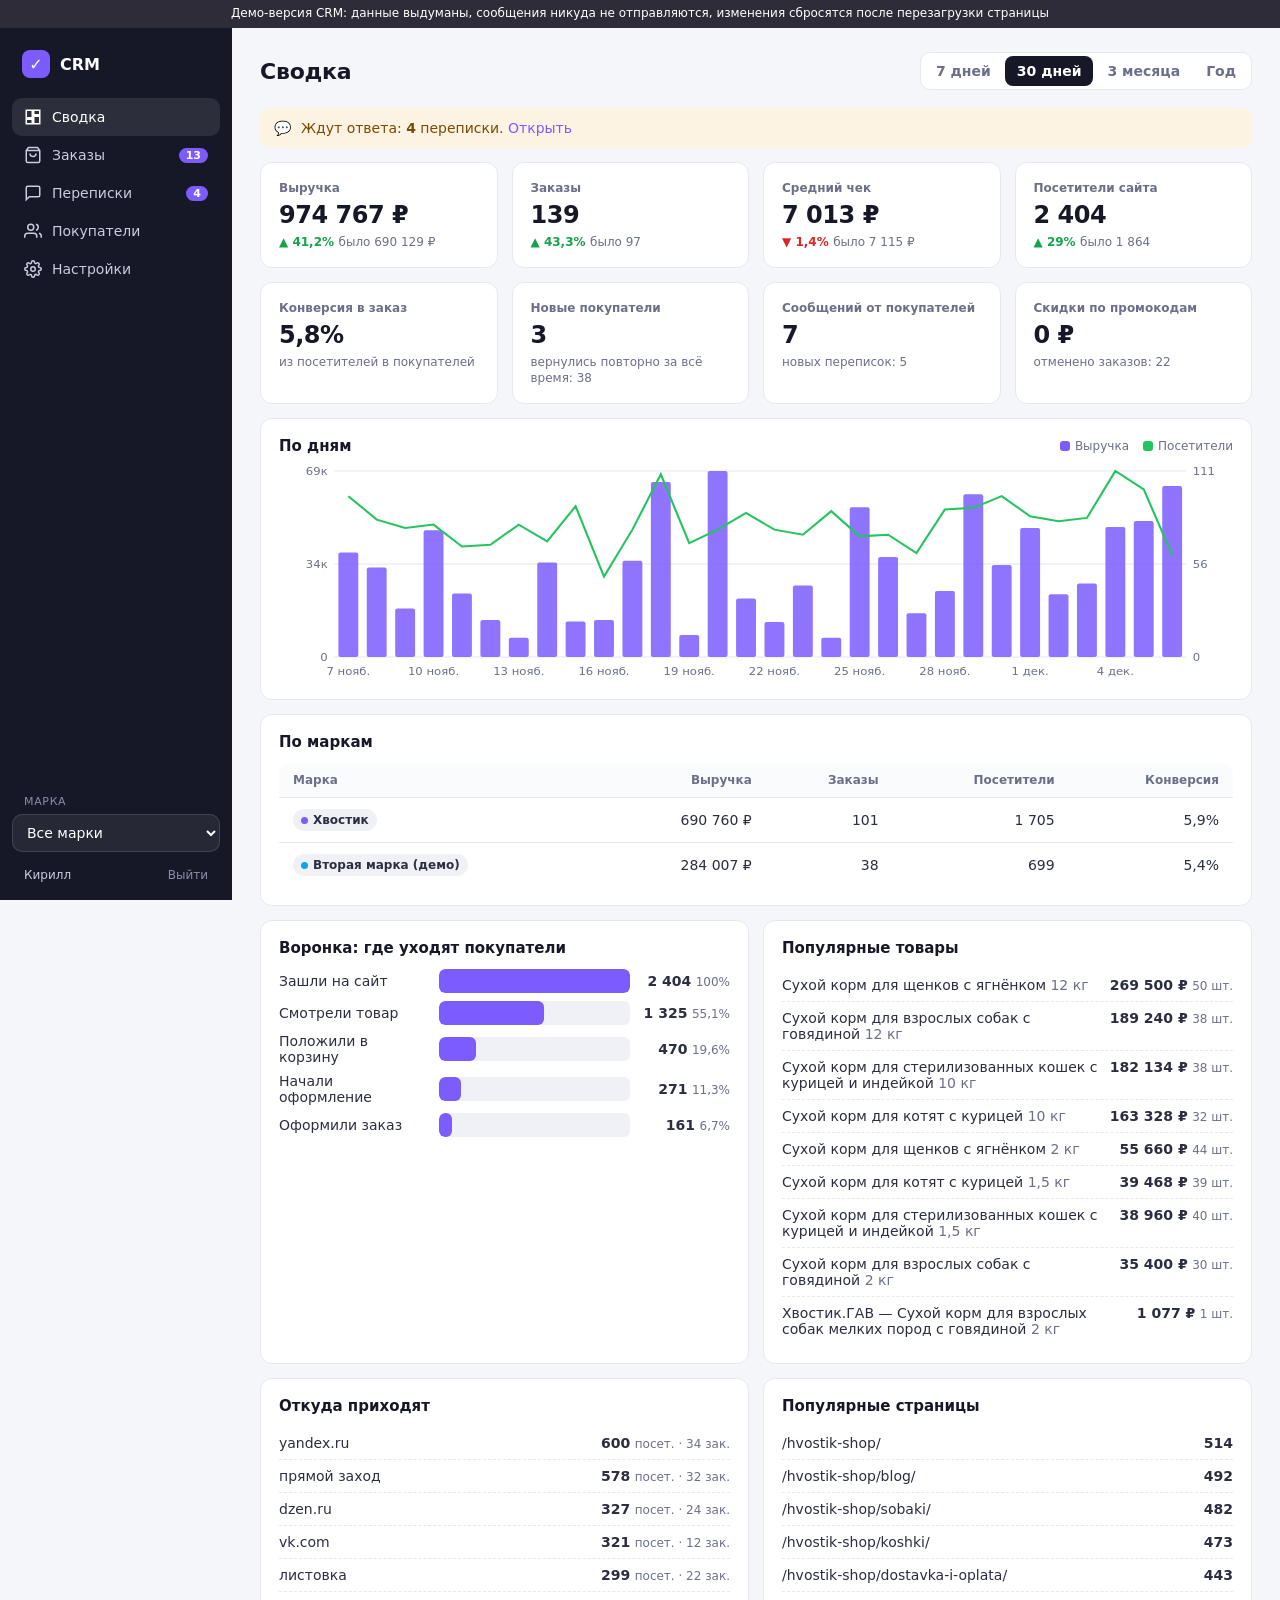
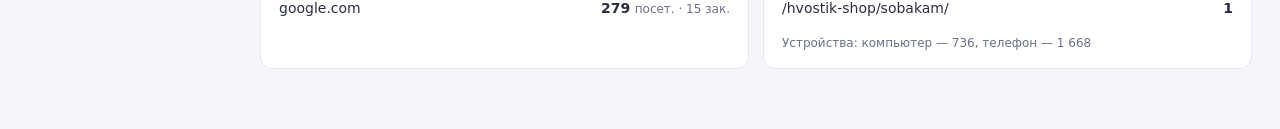
==== index.html @ c4cc38f4 "Демо CRM" ====
<!doctype html>
<html lang="ru">
<head>
  <meta charset="utf-8">
  <meta name="viewport" content="width=device-width, initial-scale=1, viewport-fit=cover">
  <meta name="robots" content="noindex, nofollow">
  <title>CRM — демо</title>
  <link rel="icon" href="data:image/svg+xml,%3Csvg xmlns='http://www.w3.org/2000/svg' viewBox='0 0 32 32'%3E%3Crect width='32' height='32' rx='8' fill='%237c5cff'/%3E%3Cpath d='M9 17l5 5 9-11' stroke='white' stroke-width='3.5' fill='none' stroke-linecap='round' stroke-linejoin='round'/%3E%3C/svg%3E">
  <link rel="stylesheet" href="style.css?v=2">
</head>
<body>
  <div id="app"></div>
  <div id="toast" role="status" aria-live="polite"></div>
  <script src="demo-mock.js?v=1"></script>
  <script src="app.js?v=2" type="module"></script>
</body>
</html>
---- style.css ----
:root {
  --bg: #f5f6fa; --card: #fff; --ink: #161827; --txt: #2b2e40; --muted: #6b7088; --line: #e6e8f0; --line2: #d5d8e3;
  --accent: #7c5cff; --accent-soft: #efebff; --ok: #16a34a; --ok-soft: #e7f7ec; --warn: #d97706; --warn-soft: #fdf3e2;
  --bad: #dc2626; --bad-soft: #fdecec; --info: #0284c7; --info-soft: #e5f4fc;
  --tg: #229ed9; --max: #6a3df5; --site: #64748b;
  --r: 12px; --side: 232px;
  font-family: Inter, "Segoe UI", system-ui, -apple-system, Roboto, sans-serif; font-size: 14px; color: var(--txt);
}
* { box-sizing: border-box; }
html, body { margin: 0; height: 100%; background: var(--bg); }
body { overflow-y: scroll; scrollbar-gutter: stable; }
button, input, select, textarea { font: inherit; color: inherit; }
a { color: var(--accent); text-decoration: none; }
h1 { font-size: 22px; margin: 0; color: var(--ink); letter-spacing: -.01em; }
h2 { font-size: 15px; margin: 0 0 12px; color: var(--ink); }
.muted { color: var(--muted); }
.small { font-size: 12px; }
.nowrap { white-space: nowrap; }
.right { text-align: right; }

/* ---------- каркас ---------- */
.layout { display: grid; grid-template-columns: var(--side) 1fr; min-height: 100vh; }
.side { background: var(--ink); color: #c9cbe0; padding: 18px 12px; position: sticky; top: 0; height: 100vh; display: flex; flex-direction: column; gap: 4px; }
.logo { display: flex; align-items: center; gap: 10px; color: #fff; font-weight: 700; font-size: 16px; padding: 4px 10px 16px; }
.logo i { width: 28px; height: 28px; border-radius: 8px; background: var(--accent); display: grid; place-items: center; font-style: normal; }
.nav a { display: flex; align-items: center; gap: 10px; padding: 10px 12px; border-radius: 10px; color: #c9cbe0; font-weight: 500; }
.nav a:hover { background: #ffffff10; color: #fff; }
.nav a.on { background: #ffffff18; color: #fff; }
.nav svg { width: 18px; height: 18px; flex: none; }
.badge { margin-left: auto; background: var(--accent); color: #fff; border-radius: 99px; font-size: 11px; font-weight: 700; padding: 1px 7px; min-width: 20px; text-align: center; }
.side .brandpick { margin-top: auto; }
.side label { font-size: 11px; text-transform: uppercase; letter-spacing: .06em; color: #8a8daa; padding: 0 12px; }
.side select { width: 100%; margin-top: 6px; background: #ffffff12; border: 1px solid #ffffff20; color: #fff; border-radius: 10px; padding: 9px 10px; }
.side select option { color: var(--ink); }
.side .me { font-size: 12px; padding: 12px 12px 0; display: flex; justify-content: space-between; gap: 8px; }
.side .me button { background: none; border: 0; color: #8a8daa; cursor: pointer; padding: 0; }
.main { padding: 24px 28px 60px; min-width: 0; }
.head { display: flex; align-items: center; gap: 12px; flex-wrap: wrap; margin-bottom: 18px; }
.head .grow { flex: 1; }

/* ---------- элементы ---------- */
.card { background: var(--card); border: 1px solid var(--line); border-radius: var(--r); padding: 18px; }
.grid { display: grid; gap: 14px; }
.g4 { grid-template-columns: repeat(4, minmax(0, 1fr)); }
.g3 { grid-template-columns: repeat(3, minmax(0, 1fr)); }
.g2 { grid-template-columns: repeat(2, minmax(0, 1fr)); }
.btn { display: inline-flex; align-items: center; justify-content: center; gap: 6px; height: 38px; padding: 0 14px; border-radius: 10px; border: 1px solid var(--line2); background: #fff; cursor: pointer; font-weight: 600; white-space: nowrap; }
.btn:hover { border-color: var(--muted); }
.btn.primary { background: var(--accent); border-color: var(--accent); color: #fff; }
.btn.primary:hover { filter: brightness(1.07); }
.btn.danger { color: var(--bad); }
.btn.sm { height: 30px; padding: 0 10px; font-size: 13px; border-radius: 8px; }
.btn:disabled { opacity: .55; cursor: default; }
.input, select.input, textarea.input { height: 38px; border: 1px solid var(--line2); border-radius: 10px; padding: 0 12px; background: #fff; outline: none; min-width: 0; }
textarea.input { height: auto; padding: 10px 12px; resize: vertical; }
.input:focus { border-color: var(--accent); box-shadow: 0 0 0 3px var(--accent-soft); }
select.input { appearance: none; padding-right: 30px; background: #fff url("data:image/svg+xml,%3Csvg xmlns='http://www.w3.org/2000/svg' width='12' height='12' viewBox='0 0 12 12'%3E%3Cpath d='M2 4l4 4 4-4' stroke='%236b7088' stroke-width='1.6' fill='none'/%3E%3C/svg%3E") no-repeat right 10px center; }
.field { display: grid; gap: 6px; margin-bottom: 12px; }
.field > span { font-size: 12px; font-weight: 600; color: var(--muted); }
.tabs { display: inline-flex; background: #fff; border: 1px solid var(--line); border-radius: 10px; padding: 3px; gap: 2px; flex-wrap: wrap; }
.tabs button { border: 0; background: none; height: 30px; padding: 0 12px; border-radius: 8px; cursor: pointer; font-weight: 600; color: var(--muted); }
.tabs button.on { background: var(--ink); color: #fff; }
.pill { display: inline-flex; align-items: center; gap: 5px; height: 22px; padding: 0 8px; border-radius: 99px; font-size: 12px; font-weight: 600; white-space: nowrap; background: #f0f1f6; color: var(--txt); }
.pill.dot::before { content: ""; width: 7px; height: 7px; border-radius: 50%; background: var(--c, currentColor); }
.st-new { background: var(--info-soft); color: var(--info); }
.st-confirmed { background: var(--accent-soft); color: var(--accent); }
.st-packed { background: var(--warn-soft); color: var(--warn); }
.st-shipped { background: #fff1e6; color: #c2410c; }
.st-delivered { background: var(--ok-soft); color: var(--ok); }
.st-cancelled { background: var(--bad-soft); color: var(--bad); }
.src-telegram { color: var(--tg); } .src-max { color: var(--max); } .src-site { color: var(--site); }
.empty { text-align: center; padding: 40px 20px; color: var(--muted); }
.empty b { display: block; color: var(--ink); font-size: 15px; margin-bottom: 6px; }

/* ---------- таблицы ---------- */
.table-wrap { overflow-x: auto; background: #fff; border: 1px solid var(--line); border-radius: var(--r); }
table { width: 100%; border-collapse: collapse; }
th { text-align: left; font-size: 12px; color: var(--muted); font-weight: 600; padding: 10px 14px; border-bottom: 1px solid var(--line); white-space: nowrap; background: #fafbfd; }
td { padding: 11px 14px; border-bottom: 1px solid var(--line); vertical-align: middle; }
tr:last-child td { border-bottom: 0; }
tbody tr.link { cursor: pointer; }
tbody tr.link:hover { background: #fafaff; }

/* ---------- сводка ---------- */
.kpi .label { color: var(--muted); font-size: 12px; font-weight: 600; }
.kpi .val { font-size: 24px; font-weight: 700; color: var(--ink); margin: 6px 0 4px; letter-spacing: -.02em; }
.delta { font-size: 12px; font-weight: 600; }
.delta.up { color: var(--ok); } .delta.down { color: var(--bad); }
.chart { width: 100%; height: 220px; display: block; }
.chart text { font-size: 11px; fill: var(--muted); }
.legend { display: flex; gap: 14px; font-size: 12px; color: var(--muted); }
.legend i { display: inline-block; width: 10px; height: 10px; border-radius: 3px; margin-right: 5px; vertical-align: -1px; }
.funnel .row { display: grid; grid-template-columns: 150px 1fr 90px; gap: 10px; align-items: center; margin-bottom: 8px; }
.bar { height: 24px; background: #f0f1f6; border-radius: 6px; overflow: hidden; }
.bar > i { display: block; height: 100%; background: var(--accent); border-radius: 6px; min-width: 2px; }
.list-rows .r { display: flex; justify-content: space-between; gap: 10px; padding: 8px 0; border-bottom: 1px dashed var(--line); }
.list-rows .r:last-child { border-bottom: 0; }
.alert { display: flex; gap: 10px; align-items: flex-start; padding: 12px 14px; border-radius: 10px; background: var(--warn-soft); color: #7a4a06; margin-bottom: 14px; }
.alert.info { background: var(--info-soft); color: #0c4a6e; }

/* ---------- переписки ---------- */
.inbox { display: grid; grid-template-columns: 340px 1fr 280px; height: calc(100vh - 100px); min-height: 480px; background: #fff; border: 1px solid var(--line); border-radius: var(--r); overflow: hidden; }
.inbox.noaside { grid-template-columns: 340px 1fr; }
.conv-list { border-right: 1px solid var(--line); display: flex; flex-direction: column; min-height: 0; }
.conv-list .filters { padding: 12px; border-bottom: 1px solid var(--line); display: grid; gap: 8px; }
.conv-list .items { overflow-y: auto; flex: 1; }
.conv { display: grid; grid-template-columns: 36px 1fr auto; gap: 10px; padding: 12px; border-bottom: 1px solid var(--line); cursor: pointer; }
.conv:hover { background: #fafaff; }
.conv.on { background: var(--accent-soft); }
.ava { width: 36px; height: 36px; border-radius: 50%; display: grid; place-items: center; color: #fff; font-weight: 700; position: relative; flex: none; }
.ava small { position: absolute; right: -2px; bottom: -2px; width: 15px; height: 15px; border-radius: 50%; border: 2px solid #fff; }
.conv .t { font-weight: 600; color: var(--ink); overflow: hidden; text-overflow: ellipsis; white-space: nowrap; }
.conv .p { color: var(--muted); font-size: 13px; overflow: hidden; text-overflow: ellipsis; white-space: nowrap; }
.conv .m { text-align: right; font-size: 11px; color: var(--muted); display: grid; gap: 4px; justify-items: end; }
.conv .m .badge { margin: 0; }
.chat { display: flex; flex-direction: column; min-height: 0; min-width: 0; }
.chat-head { padding: 12px 16px; border-bottom: 1px solid var(--line); display: flex; gap: 10px; align-items: center; }
.chat-head .grow { flex: 1; min-width: 0; }
.msgs { flex: 1; overflow-y: auto; padding: 16px; display: flex; flex-direction: column; gap: 8px; background: #f8f9fc; }
.msg { max-width: 72%; padding: 9px 12px; border-radius: 14px; white-space: pre-wrap; word-wrap: break-word; line-height: 1.4; }
.msg .meta { font-size: 11px; color: var(--muted); margin-top: 4px; }
.msg.in { background: #fff; border: 1px solid var(--line); align-self: flex-start; border-bottom-left-radius: 4px; }
.msg.out { background: var(--accent); color: #fff; align-self: flex-end; border-bottom-right-radius: 4px; }
.msg.out .meta { color: #e4ddff; }
.msg.note { background: #fff8db; border: 1px dashed #e7c84b; align-self: center; max-width: 85%; }
.msg.failed { background: var(--bad-soft); color: var(--bad); border: 1px solid #f5c2c2; }
.msg.failed .meta { color: var(--bad); }
.day { align-self: center; font-size: 11px; color: var(--muted); background: #eceef5; padding: 2px 10px; border-radius: 99px; margin: 6px 0; }
.composer { border-top: 1px solid var(--line); padding: 10px 12px; display: grid; gap: 8px; }
.composer textarea { width: 100%; min-height: 44px; max-height: 180px; }
.composer .row { display: flex; gap: 8px; align-items: center; }
.composer .row .grow { flex: 1; }
.chat-aside { border-left: 1px solid var(--line); padding: 16px; overflow-y: auto; }
.kv { display: grid; grid-template-columns: auto 1fr; gap: 6px 12px; font-size: 13px; }
.kv dt { color: var(--muted); } .kv dd { margin: 0; overflow-wrap: anywhere; }

/* ---------- модалки, тосты ---------- */
.overlay { position: fixed; inset: 0; background: #0f1020aa; display: grid; place-items: center; z-index: 50; padding: 16px; }
.modal { background: #fff; border-radius: 16px; padding: 22px; width: min(520px, 100%); max-height: calc(100vh - 32px); overflow-y: auto; }
.modal h2 { font-size: 18px; }
.modal .actions { display: flex; justify-content: flex-end; gap: 8px; margin-top: 8px; }
#toast { position: fixed; bottom: 20px; left: 50%; transform: translateX(-50%); z-index: 60; display: grid; gap: 8px; width: max-content; max-width: calc(100vw - 24px); }
#toast div { background: var(--ink); color: #fff; padding: 10px 16px; border-radius: 10px; box-shadow: 0 6px 24px #0003; }
#toast div.bad { background: var(--bad); }
code, .code { font-family: ui-monospace, Consolas, monospace; font-size: 12px; background: #f0f1f6; padding: 2px 6px; border-radius: 6px; overflow-wrap: anywhere; }
pre.code { display: block; padding: 12px; white-space: pre-wrap; margin: 8px 0; }

/* ---------- вход ---------- */
.login { min-height: 100vh; display: grid; place-items: center; padding: 16px; }
.login form { width: min(360px, 100%); }
.login .logo { color: var(--ink); justify-content: center; font-size: 20px; padding-bottom: 20px; }

/* ---------- мобильная версия ---------- */
.mnav { display: none; }
@media (max-width: 1180px) {
  .inbox { grid-template-columns: 300px 1fr; }
  .chat-aside { display: none; }
  .g4 { grid-template-columns: repeat(2, minmax(0, 1fr)); }
}
@media (max-width: 860px) {
  .layout { grid-template-columns: 1fr; }
  .side { display: none; }
  .main { padding: 14px 12px 90px; }
  .g3, .g2 { grid-template-columns: 1fr; }
  .mnav { display: grid; grid-template-columns: repeat(5, 1fr); position: fixed; bottom: 0; left: 0; right: 0; background: var(--ink); z-index: 40; padding-bottom: env(safe-area-inset-bottom); }
  .mnav a { color: #c9cbe0; display: grid; justify-items: center; gap: 2px; font-size: 10px; padding: 8px 0 7px; position: relative; }
  .mnav a.on { color: #fff; }
  .mnav svg { width: 20px; height: 20px; }
  .mnav .badge { position: absolute; top: 3px; left: 55%; font-size: 10px; padding: 0 5px; min-width: 16px; }
  .mbrand { display: block !important; }
  .inbox, .inbox.noaside { grid-template-columns: 1fr; height: calc(100vh - 150px); }
  .inbox.has-chat .conv-list { display: none; }
  .inbox:not(.has-chat) .chat { display: none; }
  .msg { max-width: 88%; }
  .input, select.input, textarea.input { font-size: 16px; }
  .funnel .row { grid-template-columns: 110px 1fr 70px; }
  .hide-m { display: none; }
  #toast { bottom: calc(76px + env(safe-area-inset-bottom)); }
  .composer label { min-height: 40px; }
  .composer input[type=checkbox] { width: 20px; height: 20px; }
}
a[href^="tel:"] { white-space: nowrap; }
.mbrand { display: none; }
.back-m { display: none; }
@media (max-width: 860px) { .back-m { display: inline-flex; } }
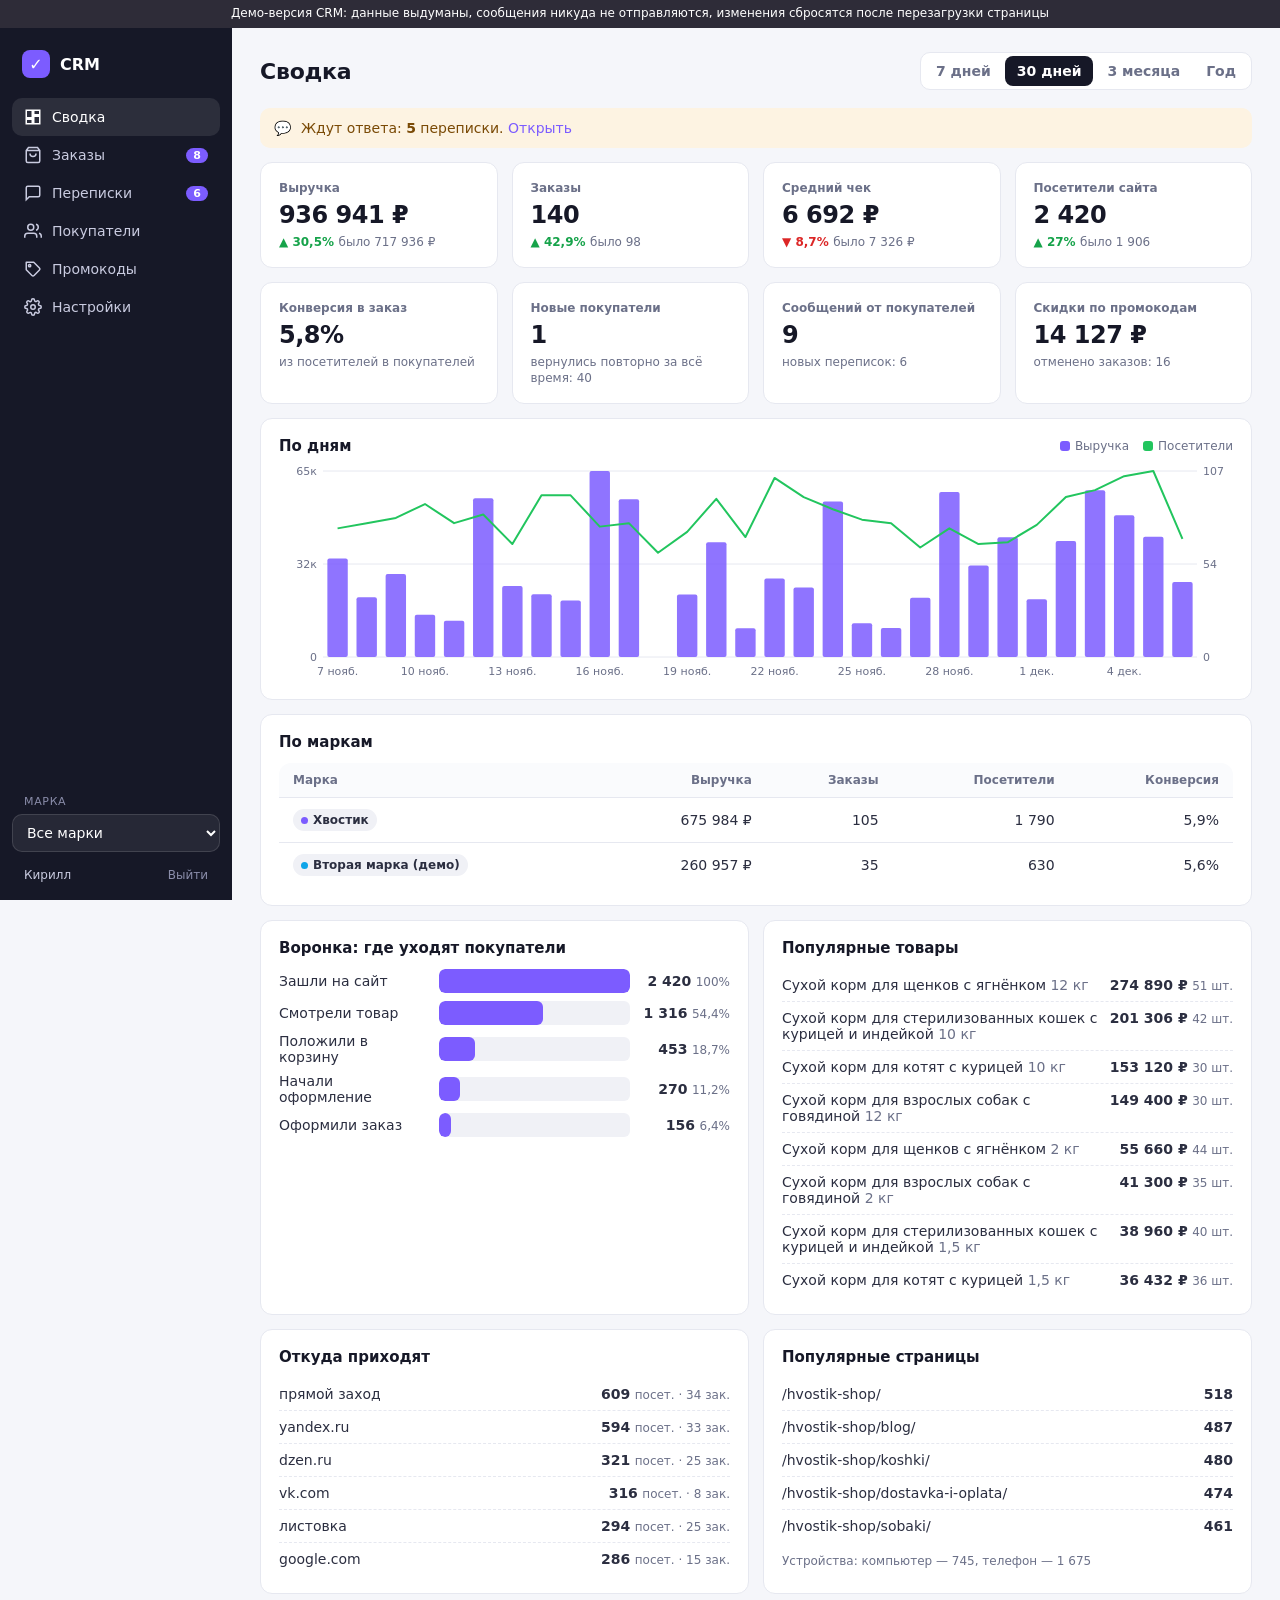
==== commit e68fa24b: "Демо CRM: канбан, промокоды, редактирование заказов" ====
--- a/index.html
+++ b/index.html
@@ -6,12 +6,12 @@
   <meta name="robots" content="noindex, nofollow">
   <title>CRM — демо</title>
   <link rel="icon" href="data:image/svg+xml,%3Csvg xmlns='http://www.w3.org/2000/svg' viewBox='0 0 32 32'%3E%3Crect width='32' height='32' rx='8' fill='%237c5cff'/%3E%3Cpath d='M9 17l5 5 9-11' stroke='white' stroke-width='3.5' fill='none' stroke-linecap='round' stroke-linejoin='round'/%3E%3C/svg%3E">
-  <link rel="stylesheet" href="style.css?v=2">
+  <link rel="stylesheet" href="style.css?v=mvxooi87">
 </head>
 <body>
   <div id="app"></div>
   <div id="toast" role="status" aria-live="polite"></div>
-  <script src="demo-mock.js?v=1"></script>
-  <script src="app.js?v=2" type="module"></script>
+  <script src="demo-mock.js?v=mvxooi87"></script>
+  <script src="app.js?v=mvxooi87" type="module"></script>
 </body>
 </html>
--- a/style.css
+++ b/style.css
@@ -86,7 +86,8 @@
 .kpi .val { font-size: 24px; font-weight: 700; color: var(--ink); margin: 6px 0 4px; letter-spacing: -.02em; }
 .delta { font-size: 12px; font-weight: 600; }
 .delta.up { color: var(--ok); } .delta.down { color: var(--bad); }
-.chart { width: 100%; height: 220px; display: block; }
+.chart-box { width: 100%; min-height: 180px; }
+.chart { display: block; max-width: 100%; height: auto; }
 .chart text { font-size: 11px; fill: var(--muted); }
 .legend { display: flex; gap: 14px; font-size: 12px; color: var(--muted); }
 .legend i { display: inline-block; width: 10px; height: 10px; border-radius: 3px; margin-right: 5px; vertical-align: -1px; }
@@ -113,6 +114,33 @@
 .conv .p { color: var(--muted); font-size: 13px; overflow: hidden; text-overflow: ellipsis; white-space: nowrap; }
 .conv .m { text-align: right; font-size: 11px; color: var(--muted); display: grid; gap: 4px; justify-items: end; }
 .conv .m .badge { margin: 0; }
+/* непрочитанные — как в Telegram: синий кружок со счётчиком, жирное имя и текст */
+.unread-dot { background: #3390ec; color: #fff; border-radius: 99px; min-width: 22px; height: 22px; padding: 0 7px; display: inline-grid; place-items: center; font-size: 12px; font-weight: 700; line-height: 1; }
+.conv.unread .t { font-weight: 800; }
+.conv.unread .p { color: var(--ink); font-weight: 500; }
+.conv.unread .m > span { color: #3390ec; font-weight: 600; }
+.mono { font-family: ui-monospace, SFMono-Regular, Consolas, monospace; letter-spacing: .03em; }
+/* строки товаров в формах заказа */
+.irow { display: grid; grid-template-columns: 1fr 90px 60px 86px 34px; gap: 6px; margin-bottom: 6px; }
+.irow .btn { padding: 0; }
+@media (max-width: 560px) { .irow { grid-template-columns: 1fr 1fr 34px; } .irow [data-n] { grid-column: 1 / -1; } .irow [data-v] { grid-column: 1 / -1; } }
+/* канбан */
+.kanban { display: grid; grid-auto-flow: column; grid-auto-columns: minmax(172px, 1fr); gap: 10px; overflow-x: auto; padding-bottom: 8px; align-items: start; }
+.kcol { min-width: 0; background: #f1f2f7; border-radius: 12px; padding: 8px; min-height: 140px; transition: background .12s, box-shadow .12s; }
+.kcol.over { background: var(--accent-soft); box-shadow: inset 0 0 0 2px var(--accent); }
+.kcol-h { display: flex; justify-content: space-between; align-items: center; gap: 6px; padding: 2px 4px 8px; }
+.kcol-b { display: grid; gap: 8px; max-height: calc(100vh - 260px); overflow-y: auto; }
+.kcard { min-width: 0; overflow: hidden; background: #fff; border: 1px solid var(--line); border-radius: 10px; padding: 10px; cursor: grab; user-select: none; -webkit-user-select: none; touch-action: pan-y; box-shadow: 0 1px 2px rgba(20,20,40,.04); }
+.kcard:hover { border-color: #c9c9e6; }
+.kcard.dragging { opacity: .35; }
+.kghost { position: fixed; left: 0; top: 0; z-index: 200; pointer-events: none; cursor: grabbing; box-shadow: 0 12px 30px rgba(20,20,40,.22); }
+.kc-top { display: flex; gap: 6px; align-items: center; margin-bottom: 4px; }
+.kc-name { color: var(--ink); font-weight: 600; overflow: hidden; text-overflow: ellipsis; white-space: nowrap; margin-bottom: 4px; }
+.kc-bot { display: flex; justify-content: space-between; align-items: baseline; gap: 6px; flex-wrap: wrap; }
+.kcol-h { flex-wrap: wrap; row-gap: 4px; }
+.kcol-h .muted { white-space: nowrap; }
+.kempty { color: var(--muted); font-size: 12px; text-align: center; padding: 14px 0; }
+@media (max-width: 900px) { .kanban { grid-auto-columns: 78%; scroll-snap-type: x proximity; } .kcol { scroll-snap-align: start; } .kcol-b { max-height: none; } }
 .chat { display: flex; flex-direction: column; min-height: 0; min-width: 0; }
 .chat-head { padding: 12px 16px; border-bottom: 1px solid var(--line); display: flex; gap: 10px; align-items: center; }
 .chat-head .grow { flex: 1; min-width: 0; }
@@ -162,8 +190,8 @@
   .side { display: none; }
   .main { padding: 14px 12px 90px; }
   .g3, .g2 { grid-template-columns: 1fr; }
-  .mnav { display: grid; grid-template-columns: repeat(5, 1fr); position: fixed; bottom: 0; left: 0; right: 0; background: var(--ink); z-index: 40; padding-bottom: env(safe-area-inset-bottom); }
-  .mnav a { color: #c9cbe0; display: grid; justify-items: center; gap: 2px; font-size: 10px; padding: 8px 0 7px; position: relative; }
+  .mnav { display: grid; grid-template-columns: repeat(6, 1fr); position: fixed; bottom: 0; left: 0; right: 0; background: var(--ink); z-index: 40; padding-bottom: env(safe-area-inset-bottom); }
+  .mnav a { color: #c9cbe0; display: grid; justify-items: center; gap: 2px; font-size: 9.5px; min-width: 0; overflow: hidden; white-space: nowrap; padding: 8px 0 7px; position: relative; }
   .mnav a.on { color: #fff; }
   .mnav svg { width: 20px; height: 20px; }
   .mnav .badge { position: absolute; top: 3px; left: 55%; font-size: 10px; padding: 0 5px; min-width: 16px; }
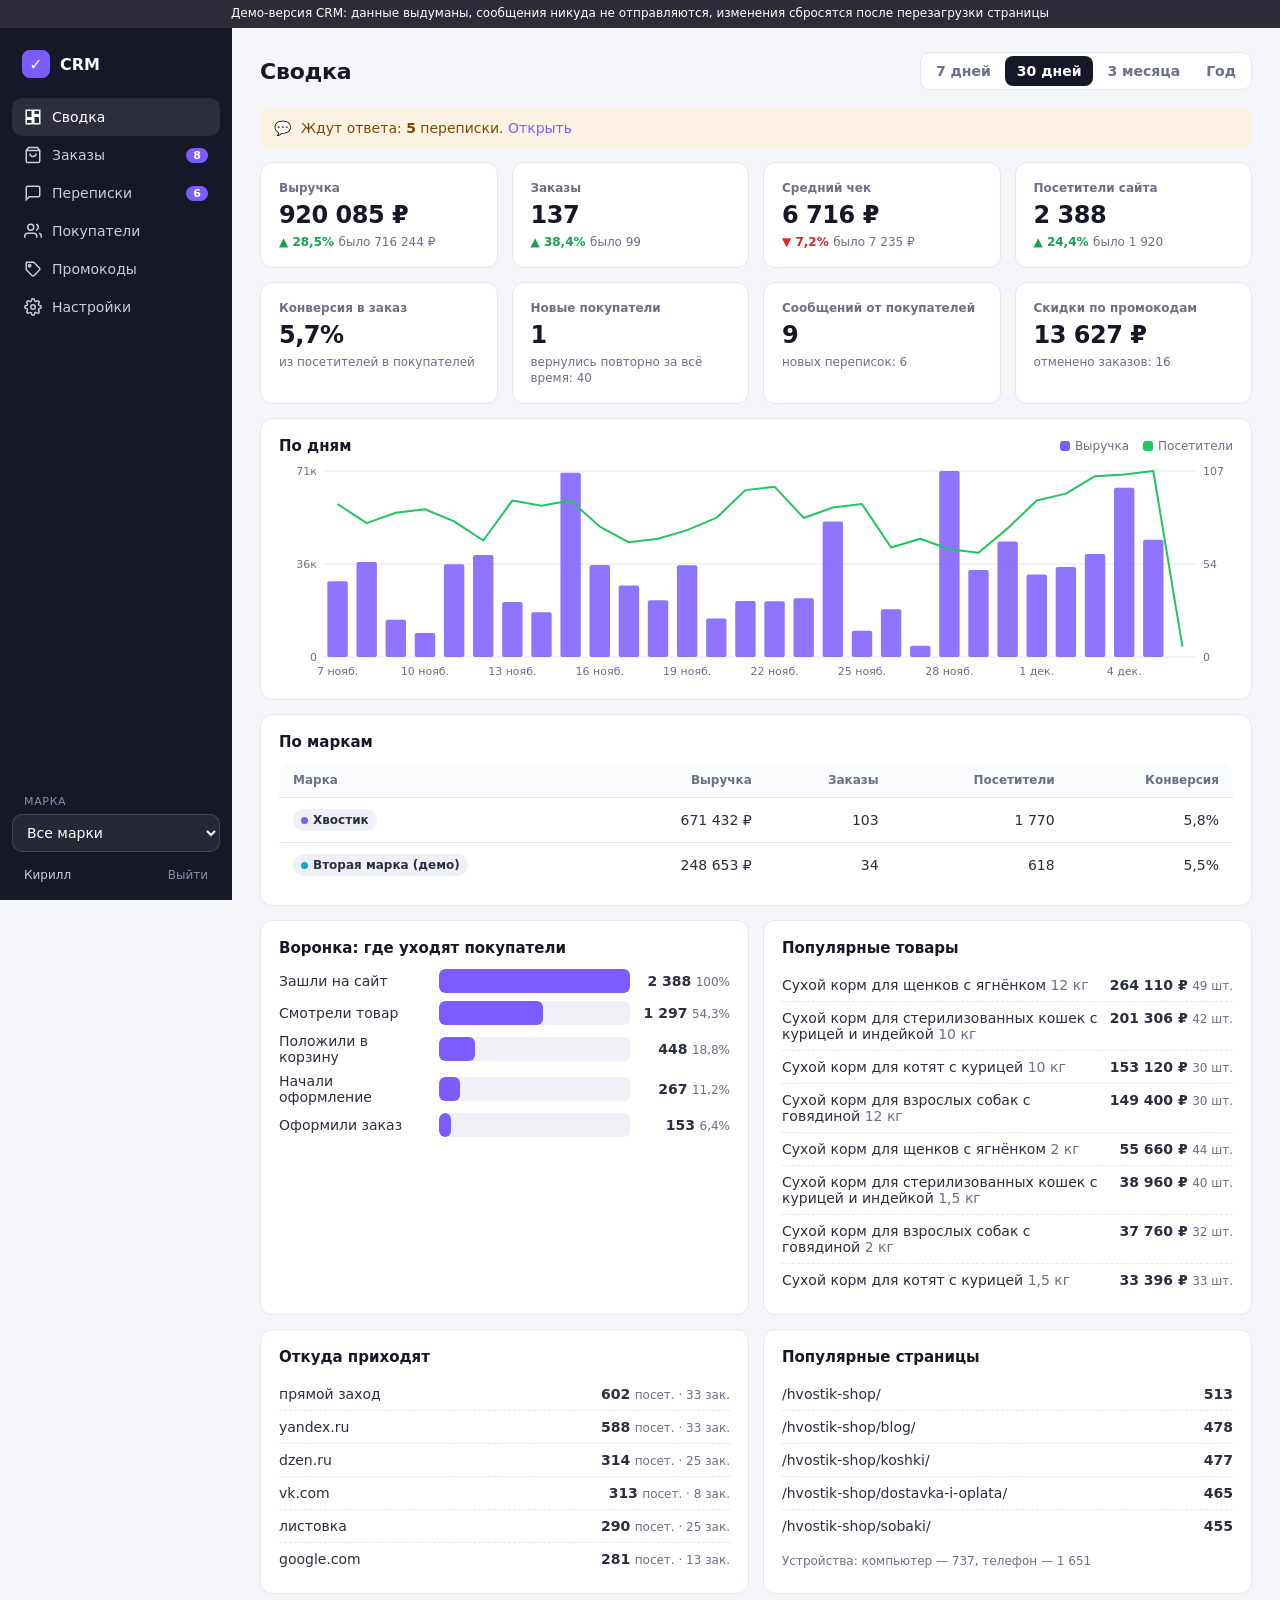
==== commit 423c1cf5: "Демо CRM: редактирование промокодов" ====
--- a/index.html
+++ b/index.html
@@ -6,12 +6,12 @@
   <meta name="robots" content="noindex, nofollow">
   <title>CRM — демо</title>
   <link rel="icon" href="data:image/svg+xml,%3Csvg xmlns='http://www.w3.org/2000/svg' viewBox='0 0 32 32'%3E%3Crect width='32' height='32' rx='8' fill='%237c5cff'/%3E%3Cpath d='M9 17l5 5 9-11' stroke='white' stroke-width='3.5' fill='none' stroke-linecap='round' stroke-linejoin='round'/%3E%3C/svg%3E">
-  <link rel="stylesheet" href="style.css?v=mvxooi87">
+  <link rel="stylesheet" href="style.css?v=mw18p3a2">
 </head>
 <body>
   <div id="app"></div>
   <div id="toast" role="status" aria-live="polite"></div>
-  <script src="demo-mock.js?v=mvxooi87"></script>
-  <script src="app.js?v=mvxooi87" type="module"></script>
+  <script src="demo-mock.js?v=mw18p3a2"></script>
+  <script src="app.js?v=mw18p3a2" type="module"></script>
 </body>
 </html>
